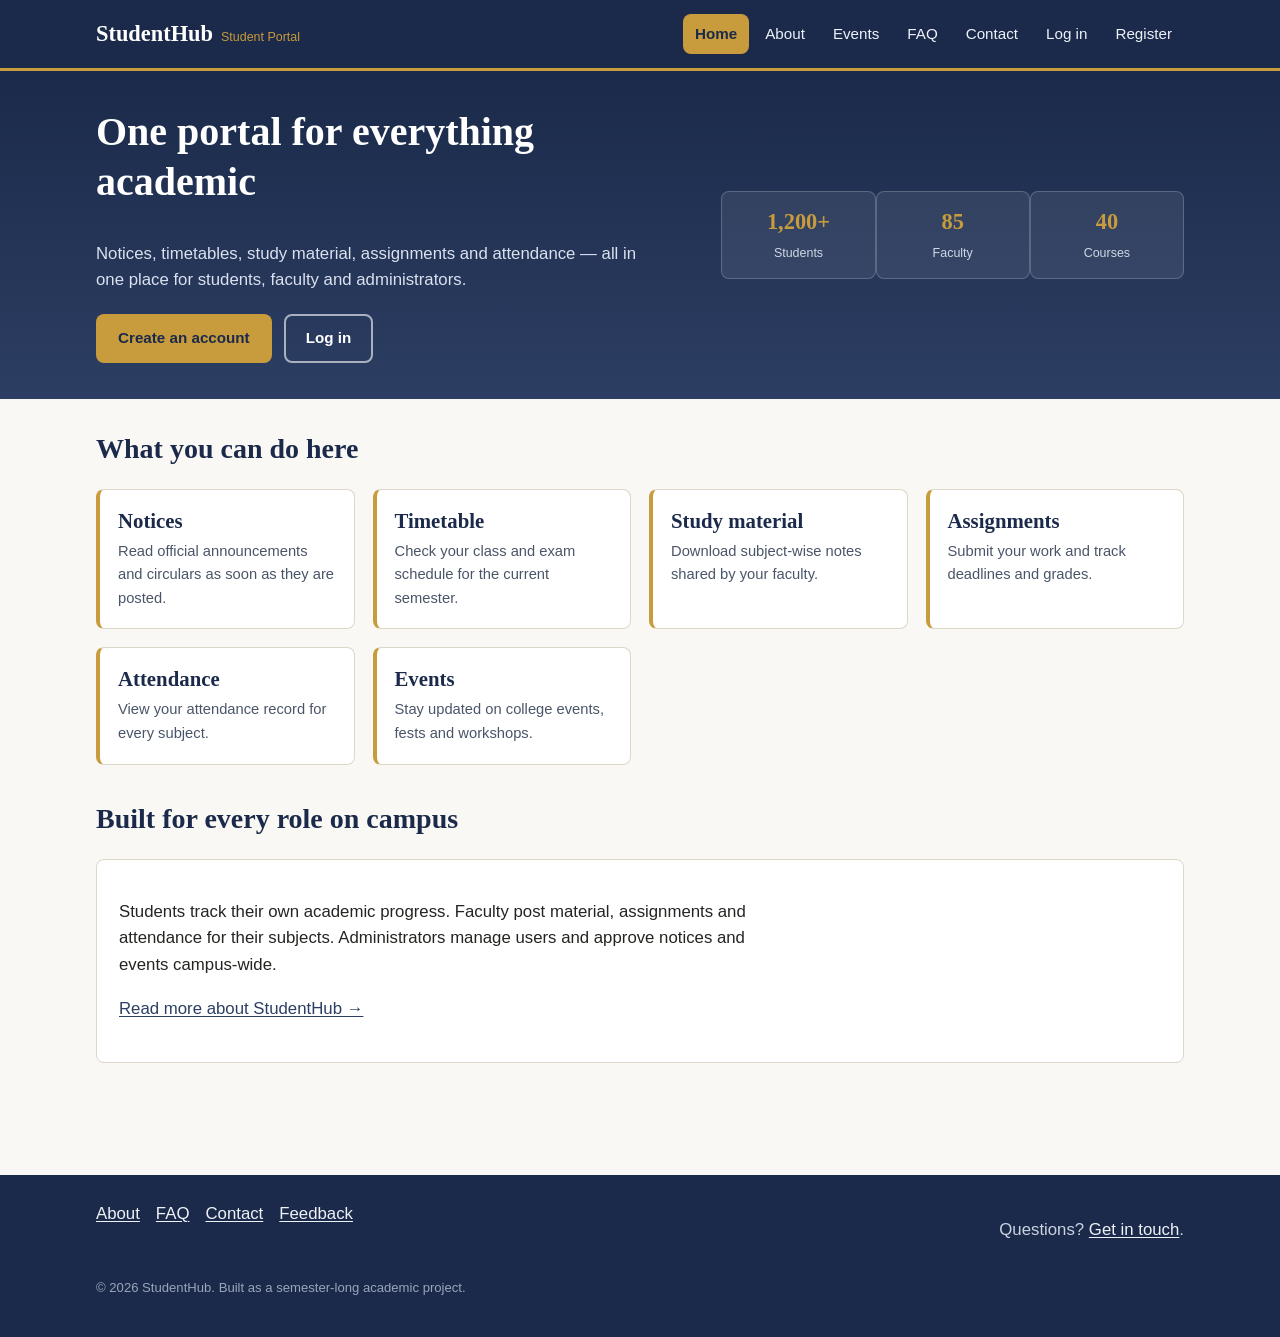
==== index.html @ 83f19867 "Practical01" ====
<!DOCTYPE html>
<html lang="en">
<head>
<meta charset="UTF-8">
<meta name="viewport" content="width=device-width, initial-scale=1.0">
<title>StudentHub — Home</title>
<meta name="description" content="StudentHub is the central portal for notices, timetables, study material, assignments and attendance.">
<link rel="stylesheet" href="style.css">
</head>
<body>

<a class="skip-link" href="#main-content">Skip to main content</a>

<header class="site-header">
  <div class="container">
    <a class="brand" href="index.html">
      <span class="brand-mark">StudentHub</span>
      <span class="brand-tag">Student Portal</span>
    </a>
    <nav class="primary-nav" aria-label="Primary">
      <ul>
        <li><a href="index.html" aria-current="page">Home</a></li>
        <li><a href="about.html">About</a></li>
        <li><a href="events.html">Events</a></li>
        <li><a href="faq.html">FAQ</a></li>
        <li><a href="contact.html">Contact</a></li>
        <li><a href="login.html">Log in</a></li>
        <li><a href="register.html">Register</a></li>
      </ul>
    </nav>
  </div>
</header>

<section class="hero">
  <div class="container">
    <div>
      <h1>One portal for everything academic</h1>
      <p>Notices, timetables, study material, assignments and attendance — all in one place for students, faculty and administrators.</p>
      <div class="hero-actions">
        <a class="btn btn-primary" href="register.html">Create an account</a>
        <a class="btn btn-outline" href="login.html">Log in</a>
      </div>
    </div>
    <div class="hero-stats" aria-label="Portal statistics">
      <div><strong>1,200+</strong><span>Students</span></div>
      <div><strong>85</strong><span>Faculty</span></div>
      <div><strong>40</strong><span>Courses</span></div>
    </div>
  </div>
</section>

<main id="main-content">
  <div class="container">

    <section aria-labelledby="modules-heading">
      <h2 id="modules-heading">What you can do here</h2>
      <ul class="card-grid">
        <li class="card">
          <h3>Notices</h3>
          <p>Read official announcements and circulars as soon as they are posted.</p>
        </li>
        <li class="card">
          <h3>Timetable</h3>
          <p>Check your class and exam schedule for the current semester.</p>
        </li>
        <li class="card">
          <h3>Study material</h3>
          <p>Download subject-wise notes shared by your faculty.</p>
        </li>
        <li class="card">
          <h3>Assignments</h3>
          <p>Submit your work and track deadlines and grades.</p>
        </li>
        <li class="card">
          <h3>Attendance</h3>
          <p>View your attendance record for every subject.</p>
        </li>
        <li class="card">
          <h3>Events</h3>
          <p>Stay updated on college events, fests and workshops.</p>
        </li>
      </ul>
    </section>

    <section aria-labelledby="roles-heading">
      <h2 id="roles-heading">Built for every role on campus</h2>
      <div class="panel">
        <p>Students track their own academic progress. Faculty post material, assignments and attendance for their subjects. Administrators manage users and approve notices and events campus-wide.</p>
        <p><a href="about.html">Read more about StudentHub &rarr;</a></p>
      </div>
    </section>

  </div>
</main>

<footer class="site-footer">
  <div class="container">
    <div class="footer-grid">
      <nav class="footer-nav" aria-label="Footer">
        <ul>
          <li><a href="about.html">About</a></li>
          <li><a href="faq.html">FAQ</a></li>
          <li><a href="contact.html">Contact</a></li>
          <li><a href="feedback.html">Feedback</a></li>
        </ul>
      </nav>
      <p>Questions? <a href="contact.html">Get in touch</a>.</p>
    </div>
    <p class="footer-fine">&copy; 2026 StudentHub. Built as a semester-long academic project.</p>
  </div>
</footer>
<script src="main.js"></script>
</body>
</html>
---- style.css ----
:root {
  --ink: #1b2a4a;
  --ink-light: #2c3e63;
  --gold: #c89b3c;
  --gold-dark: #a67d28;
  --bg: #faf8f4;
  --panel: #ffffff;
  --sage: #e8ece3;
  --text: #262421;
  --text-muted: #4a5568;
  --border: #ddd7c9;
  --error: #a3311a;
  --success: #2f6d4f;
  --focus: #0b5fff;

  --serif: Georgia, "Source Serif 4", "Times New Roman", serif;
  --sans: -apple-system, BlinkMacSystemFont, "Segoe UI", Roboto, Helvetica, Arial, sans-serif;

  --radius: 8px;
  --max-width: 1120px;

  /* Fluid type scale using clamp() — readable at every width
     without needing a font-size media query. */
  --step-0: clamp(1rem, 0.95rem + 0.2vw, 1.05rem);      /* body */
  --step-1: clamp(1.15rem, 1.05rem + 0.4vw, 1.3rem);    /* h3 */
  --step-2: clamp(1.4rem, 1.2rem + 0.8vw, 1.75rem);     /* h2 */
  --step-3: clamp(1.75rem, 1.4rem + 1.6vw, 2.5rem);     /* h1 */
}

* { box-sizing: border-box; }

html { scroll-behavior: smooth; }

body {
  margin: 0;
  font-family: var(--sans);
  font-size: var(--step-0);
  color: var(--text);
  background: var(--bg);
  line-height: 1.6;
}

h1, h2, h3, h4 {
  font-family: var(--serif);
  color: var(--ink);
  line-height: 1.25;
  margin-top: 0;
}

h1 { font-size: var(--step-3); }
h2 { font-size: var(--step-2); }
h3 { font-size: var(--step-1); }

p { max-width: 68ch; }

a {
  color: var(--ink-light);
  text-decoration-thickness: 1px;
  text-underline-offset: 2px;
}
a:hover { color: var(--gold-dark); }


input:focus-visible,
select:focus-visible,
textarea:focus-visible,
[tabindex]:focus-visible {
  outline: 3px solid var(--focus);
  outline-offset: 2px;
}

.skip-link {
  position: absolute;
  left: -999px;
  top: auto;
  background: var(--ink);
  color: #fff;
  padding: 10px 16px;
  border-radius: var(--radius);
  z-index: 100;
}
.skip-link:focus { left: 12px; top: 12px; }

.visually-hidden {
  position: absolute;
  width: 1px; height: 1px;
  padding: 0; margin: -1px;
  overflow: hidden;
  clip: rect(0, 0, 0, 0);
  white-space: nowrap;
  border: 0;
}
.container {
  max-width: var(--max-width);
  margin: 0 auto;
  padding: 0 16px;
}

.site-header {
  background: var(--ink);
  color: #fff;
  border-bottom: 3px solid var(--gold);
}
.site-header .container {
  display: flex;
  flex-direction: column;      /* mobile: stacked */
  align-items: flex-start;
  gap: 10px;
  padding-top: 14px;
  padding-bottom: 14px;
}
.brand {
  display: flex;
  align-items: baseline;
  gap: 8px;
  text-decoration: none;
}
.brand-mark {
  font-family: var(--serif);
  font-weight: 700;
  font-size: 1.4rem;
  color: #fff;
}
.brand-tag {
  font-size: 0.78rem;
  color: var(--gold);
}

/* -------- Primary navigation (Flexbox, wraps on small screens) -------- */
.primary-nav ul {
  list-style: none;
  display: flex;
  flex-wrap: wrap;             /* allows links to wrap instead of overflowing */
  gap: 4px;
  margin: 0;
  padding: 0;
}
.primary-nav a {
  color: #eef1f7;
  text-decoration: none;
  padding: 8px 12px;
  border-radius: var(--radius);
  font-size: 0.95rem;
  display: inline-block;
}
.primary-nav a:hover { background: rgba(255,255,255,0.1); color: #fff; }
.primary-nav a[aria-current="page"] {
  background: var(--gold);
  color: var(--ink);
  font-weight: 600;
}

.breadcrumb {
  background: var(--sage);
  border-bottom: 1px solid var(--border);
}
.breadcrumb .container { padding-top: 10px; padding-bottom: 10px; }
.breadcrumb ol {
  list-style: none;
  display: flex;
  flex-wrap: wrap;
  gap: 6px;
  margin: 0; padding: 0;
  font-size: 0.88rem;
  color: var(--text-muted);
}
.breadcrumb li:not(:last-child)::after { content: "›"; margin-left: 8px; }
.breadcrumb a { color: var(--ink-light); }
.breadcrumb [aria-current="page"] { color: var(--text); font-weight: 600; }

.hero {
  background: linear-gradient(180deg, var(--ink) 0%, var(--ink-light) 100%);
  color: #fff;
  padding: 36px 0;
}
.hero .container {
  display: grid;
  grid-template-columns: 1fr; 
  gap: 24px;
  align-items: center;
}
.hero h1 { color: #fff; }
.hero p { color: #dbe1ee; max-width: 60ch; }
.hero-actions {
  margin-top: 20px;
  display: flex;                
  gap: 12px;
  flex-wrap: wrap;
}
.hero-stats {
  display: grid;
  grid-template-columns: repeat(3, 1fr);  
}
.hero-stats div {
  background: rgba(255,255,255,0.08);
  border: 1px solid rgba(255,255,255,0.2);
  border-radius: var(--radius);
  padding: 12px;
  text-align: center;
}
.hero-stats strong {
  display: block;
  font-family: var(--serif);
  font-size: 1.4rem;
  color: var(--gold);
}
.hero-stats span { font-size: 0.78rem; color: #cfd7e6; }

.btn {
  display: inline-block;
  padding: 10px 20px;
  border-radius: var(--radius);
  text-decoration: none;
  font-size: 0.95rem;
  font-weight: 600;
  border: 2px solid transparent;
  cursor: pointer;
  font-family: var(--sans);
}
.btn-primary { background: var(--gold); color: var(--ink); }
.btn-primary:hover { background: var(--gold-dark); color: #fff; }
.btn-outline { background: transparent; color: #fff; border-color: rgba(255,255,255,0.6); }
.btn-outline:hover { border-color: #fff; }
.btn-dark { background: var(--ink); color: #fff; }
.btn-dark:hover { background: var(--ink-light); }

main { padding: 32px 0 56px; }
section + section { margin-top: 36px; }

.panel {
  background: var(--panel);
  border: 1px solid var(--border);
  border-radius: var(--radius);
  padding: 22px;
}

.card-grid {
  display: grid;
  grid-template-columns: repeat(auto-fit, minmax(230px, 1fr));
  gap: 18px;
  list-style: none;
  padding: 0;
  margin: 20px 0 0;
}
.card {
  background: var(--panel);
  border: 1px solid var(--border);
  border-left: 4px solid var(--gold);
  border-radius: var(--radius);
  padding: 18px;
  display: flex;               /* Flexbox inside the grid cell */
  flex-direction: column;
  gap: 6px;
}
.card h3 { margin-bottom: 0; }
.card p { margin: 0; font-size: 0.92rem; color: var(--text-muted); }

.dashboard-layout {
  display: grid;
  grid-template-columns: 1fr;           /* mobile: 1 column */
  gap: 28px;
}
.dashboard-sidebar {
  display: flex;                       
  flex-direction: column;
  gap: 14px;
}
.stat-card {
  background: var(--panel);
  border: 1px solid var(--border);
  border-radius: var(--radius);
  padding: 16px;
  text-align: center;
}
.stat-card strong {
  display: block;
  font-family: var(--serif);
  font-size: 1.6rem;
  color: var(--ink);
}
.stat-card span { font-size: 0.82rem; color: var(--text-muted); }

.table-scroll { overflow-x: auto; }     /* mobile: horizontal scroll instead of squeeze */
table { width: 100%; border-collapse: collapse; margin-top: 12px; min-width: 480px; }
caption { text-align: left; font-weight: 600; margin-bottom: 8px; color: var(--ink); }
th, td { text-align: left; padding: 10px 12px; border-bottom: 1px solid var(--border); }
th { background: var(--sage); color: var(--ink); font-family: var(--serif); }

.form-grid {
  display: flex;
  flex-direction: column;
  gap: 16px;
  max-width: 480px;
}
.form-grid.form-wide { max-width: 720px; }
.form-row {
  display: grid;
  grid-template-columns: 1fr;   /* mobile: stacked */
  gap: 16px;
}
fieldset { border: 1px solid var(--border); border-radius: var(--radius); padding: 16px; margin: 0; }
legend { font-family: var(--serif); color: var(--ink); padding: 0 8px; font-weight: 600; }
label { display: block; font-weight: 600; margin-bottom: 4px; font-size: 0.92rem; }
.required-marker { color: var(--error); }
input, select, textarea {
  width: 100%;
  padding: 9px 10px;
  border: 1px solid var(--border);
  border-radius: var(--radius);
  font-family: var(--sans);
  font-size: 0.95rem;
  background: #fff;
  color: var(--text);
}
.field-hint { font-size: 0.82rem; color: var(--text-muted); margin-top: 3px; }
.radio-group, .checkbox-group { display: flex; gap: 16px; flex-wrap: wrap; }
.radio-group label, .checkbox-group label { display: flex; align-items: center; gap: 6px; font-weight: 400; }
.radio-group input, .checkbox-group input { width: auto; }

.alert { padding: 12px 16px; border-radius: var(--radius); border: 1px solid; font-size: 0.92rem; margin-bottom: 16px; }
.alert-info { background: #eaf1fb; border-color: #b7cdec; color: #1b3a63; }


.faq dt { font-family: var(--serif); font-weight: 700; color: var(--ink); margin-top: 18px; }
.faq dt:first-child { margin-top: 0; }
.faq dd { margin: 6px 0 0; color: var(--text-muted); }

.site-footer { background: var(--ink); color: #cbd3e1; padding: 26px 0; margin-top: 56px; }
.site-footer a { color: #eef1f7; }
.footer-grid {
  display: flex;
  flex-direction: column;
  gap: 16px;
}
.footer-nav ul { list-style: none; padding: 0; margin: 0; display: flex; gap: 16px; flex-wrap: wrap; }
.footer-fine { font-size: 0.82rem; color: #9aa5ba; margin-top: 16px; }

/* -------- Utility -------- */
.text-muted { color: var(--text-muted); }
.mt-0 { margin-top: 0; }


@media (min-width: 700px) {
  .site-header .container {
    flex-direction: row;               /* header becomes one row */
    align-items: center;
    justify-content: space-between;
  }
  .footer-grid {
    flex-direction: row;               /* footer becomes one row */
    justify-content: space-between;
    align-items: flex-start;
  }
  .form-row {
    grid-template-columns: 1fr 1fr;    /* paired form fields side by side */
  }
  .hero .container {
    grid-template-columns: 1.3fr 1fr;  /* hero text + stats side by side */
  }
}

@media (min-width: 1024px) {
  .dashboard-layout {
    grid-template-columns: 260px 1fr;  

@media (prefers-reduced-motion: reduce) {
  html { scroll-behavior: auto; }
}
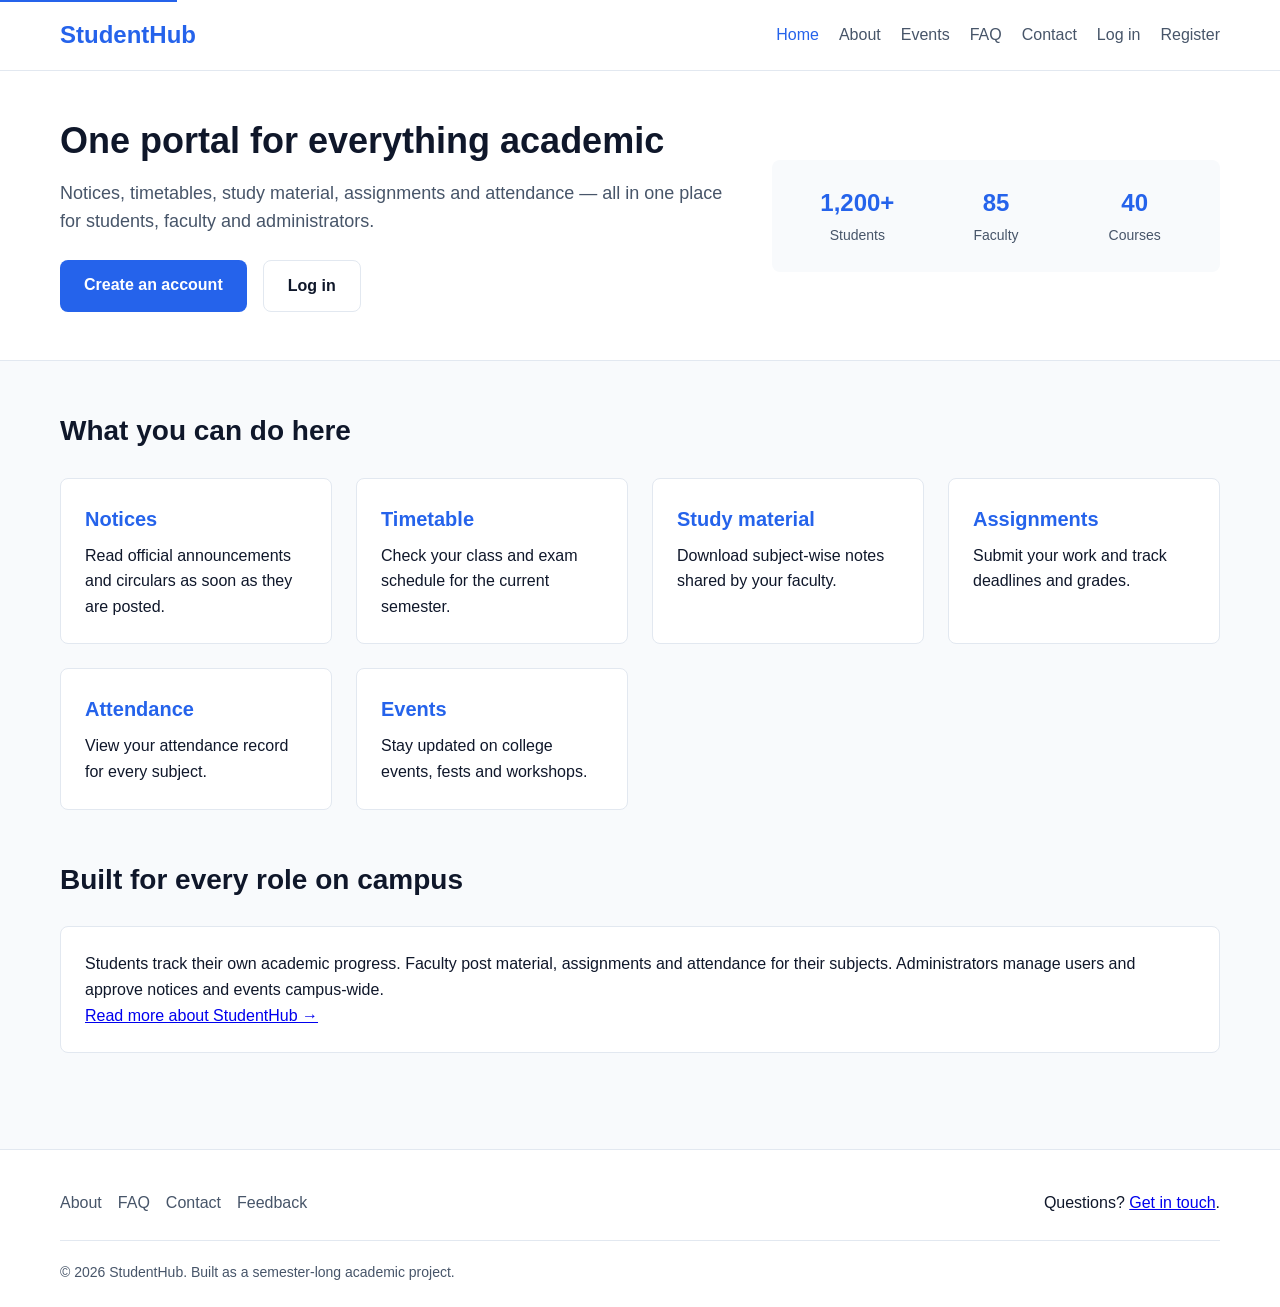
==== commit dfb5ba24: "Add files via upload" ====
--- a/index.html
+++ b/index.html
@@ -1,114 +1,112 @@
-<!DOCTYPE html>
-<html lang="en">
-<head>
-<meta charset="UTF-8">
-<meta name="viewport" content="width=device-width, initial-scale=1.0">
-<title>StudentHub — Home</title>
-<meta name="description" content="StudentHub is the central portal for notices, timetables, study material, assignments and attendance.">
-<link rel="stylesheet" href="style.css">
-</head>
-<body>
-
-<a class="skip-link" href="#main-content">Skip to main content</a>
-
-<header class="site-header">
-  <div class="container">
-    <a class="brand" href="index.html">
-      <span class="brand-mark">StudentHub</span>
-      <span class="brand-tag">Student Portal</span>
-    </a>
-    <nav class="primary-nav" aria-label="Primary">
-      <ul>
-        <li><a href="index.html" aria-current="page">Home</a></li>
-        <li><a href="about.html">About</a></li>
-        <li><a href="events.html">Events</a></li>
-        <li><a href="faq.html">FAQ</a></li>
-        <li><a href="contact.html">Contact</a></li>
-        <li><a href="login.html">Log in</a></li>
-        <li><a href="register.html">Register</a></li>
-      </ul>
-    </nav>
-  </div>
-</header>
-
-<section class="hero">
-  <div class="container">
-    <div>
-      <h1>One portal for everything academic</h1>
-      <p>Notices, timetables, study material, assignments and attendance — all in one place for students, faculty and administrators.</p>
-      <div class="hero-actions">
-        <a class="btn btn-primary" href="register.html">Create an account</a>
-        <a class="btn btn-outline" href="login.html">Log in</a>
-      </div>
-    </div>
-    <div class="hero-stats" aria-label="Portal statistics">
-      <div><strong>1,200+</strong><span>Students</span></div>
-      <div><strong>85</strong><span>Faculty</span></div>
-      <div><strong>40</strong><span>Courses</span></div>
-    </div>
-  </div>
-</section>
-
-<main id="main-content">
-  <div class="container">
-
-    <section aria-labelledby="modules-heading">
-      <h2 id="modules-heading">What you can do here</h2>
-      <ul class="card-grid">
-        <li class="card">
-          <h3>Notices</h3>
-          <p>Read official announcements and circulars as soon as they are posted.</p>
-        </li>
-        <li class="card">
-          <h3>Timetable</h3>
-          <p>Check your class and exam schedule for the current semester.</p>
-        </li>
-        <li class="card">
-          <h3>Study material</h3>
-          <p>Download subject-wise notes shared by your faculty.</p>
-        </li>
-        <li class="card">
-          <h3>Assignments</h3>
-          <p>Submit your work and track deadlines and grades.</p>
-        </li>
-        <li class="card">
-          <h3>Attendance</h3>
-          <p>View your attendance record for every subject.</p>
-        </li>
-        <li class="card">
-          <h3>Events</h3>
-          <p>Stay updated on college events, fests and workshops.</p>
-        </li>
-      </ul>
-    </section>
-
-    <section aria-labelledby="roles-heading">
-      <h2 id="roles-heading">Built for every role on campus</h2>
-      <div class="panel">
-        <p>Students track their own academic progress. Faculty post material, assignments and attendance for their subjects. Administrators manage users and approve notices and events campus-wide.</p>
-        <p><a href="about.html">Read more about StudentHub &rarr;</a></p>
-      </div>
-    </section>
-
-  </div>
-</main>
-
-<footer class="site-footer">
-  <div class="container">
-    <div class="footer-grid">
-      <nav class="footer-nav" aria-label="Footer">
-        <ul>
-          <li><a href="about.html">About</a></li>
-          <li><a href="faq.html">FAQ</a></li>
-          <li><a href="contact.html">Contact</a></li>
-          <li><a href="feedback.html">Feedback</a></li>
-        </ul>
-      </nav>
-      <p>Questions? <a href="contact.html">Get in touch</a>.</p>
-    </div>
-    <p class="footer-fine">&copy; 2026 StudentHub. Built as a semester-long academic project.</p>
-  </div>
-</footer>
-<script src="main.js"></script>
-</body>
+<!DOCTYPE html>
+<html lang="en">
+<head>
+<meta charset="UTF-8">
+<meta name="viewport" content="width=device-width, initial-scale=1.0">
+<title>StudentHub — Home</title>
+<meta name="description" content="StudentHub is the central portal for notices, timetables, study material, assignments and attendance.">
+<link rel="stylesheet" href="style.css">
+</head>
+<body>
+    <script src="JAVA.JS"></script>
+<a class="skip-link" href="#main-content">Skip to main content</a>
+<header class="site-header">
+  <div class="container">
+    <a class="brand" href="index.html">
+      <span class="brand-mark">StudentHub</span>
+    </a>
+    <nav class="primary-nav" aria-label="Primary">
+      <ul>
+        <li><a href="index.html" aria-current="page">Home</a></li>
+        <li><a href="about.html">About</a></li>
+        <li><a href="events.html">Events</a></li>
+        <li><a href="faq.html">FAQ</a></li>
+        <li><a href="contact.html">Contact</a></li>
+        <li><a href="login.html">Log in</a></li>
+        <li><a href="register.html">Register</a></li>
+      </ul>
+    </nav>
+  </div>
+</header>
+
+<section class="hero">
+  <div class="container">
+    <div>
+      <h1>One portal for everything academic</h1>
+      <p>Notices, timetables, study material, assignments and attendance — all in one place for students, faculty and administrators.</p>
+      <div class="hero-actions">
+        <a class="btn btn-primary" href="register.html">Create an account</a>
+        <a class="btn btn-outline" href="login.html">Log in</a>
+      </div>
+    </div>
+    <div class="hero-stats" aria-label="Portal statistics">
+      <div><strong>1,200+</strong><span>Students</span></div>
+      <div><strong>85</strong><span>Faculty</span></div>
+      <div><strong>40</strong><span>Courses</span></div>
+    </div>
+  </div>
+</section>
+
+<main id="main-content">
+  <div class="container">
+
+    <section aria-labelledby="modules-heading">
+      <h2 id="modules-heading">What you can do here</h2>
+      <ul class="card-grid">
+        <li class="card">
+          <h3>Notices</h3>
+          <p>Read official announcements and circulars as soon as they are posted.</p>
+        </li>
+        <li class="card">
+          <h3>Timetable</h3>
+          <p>Check your class and exam schedule for the current semester.</p>
+        </li>
+        <li class="card">
+          <h3>Study material</h3>
+          <p>Download subject-wise notes shared by your faculty.</p>
+        </li>
+        <li class="card">
+          <h3>Assignments</h3>
+          <p>Submit your work and track deadlines and grades.</p>
+        </li>
+        <li class="card">
+          <h3>Attendance</h3>
+          <p>View your attendance record for every subject.</p>
+        </li>
+        <li class="card">
+          <h3>Events</h3>
+          <p>Stay updated on college events, fests and workshops.</p>
+        </li>
+      </ul>
+    </section>
+
+    <section aria-labelledby="roles-heading">
+      <h2 id="roles-heading">Built for every role on campus</h2>
+      <div class="panel">
+        <p>Students track their own academic progress. Faculty post material, assignments and attendance for their subjects. Administrators manage users and approve notices and events campus-wide.</p>
+        <p><a href="about.html">Read more about StudentHub &rarr;</a></p>
+      </div>
+    </section>
+
+  </div>
+</main>
+
+<footer class="site-footer">
+  <div class="container">
+    <div class="footer-grid">
+      <nav class="footer-nav" aria-label="Footer">
+        <ul>
+          <li><a href="about.html">About</a></li>
+          <li><a href="faq.html">FAQ</a></li>
+          <li><a href="contact.html">Contact</a></li>
+          <li><a href="feedback.html">Feedback</a></li>
+        </ul>
+      </nav>
+      <p>Questions? <a href="contact.html">Get in touch</a>.</p>
+    </div>
+    <p class="footer-fine">&copy; 2026 StudentHub. Built as a semester-long academic project.</p>
+  </div>
+</footer>
+<script></script>
+</body>
 </html>
--- a/style.css
+++ b/style.css
@@ -1,368 +1,506 @@
-:root {
-  --ink: #1b2a4a;
-  --ink-light: #2c3e63;
-  --gold: #c89b3c;
-  --gold-dark: #a67d28;
-  --bg: #faf8f4;
-  --panel: #ffffff;
-  --sage: #e8ece3;
-  --text: #262421;
-  --text-muted: #4a5568;
-  --border: #ddd7c9;
-  --error: #a3311a;
-  --success: #2f6d4f;
-  --focus: #0b5fff;
-
-  --serif: Georgia, "Source Serif 4", "Times New Roman", serif;
-  --sans: -apple-system, BlinkMacSystemFont, "Segoe UI", Roboto, Helvetica, Arial, sans-serif;
-
-  --radius: 8px;
-  --max-width: 1120px;
-
-  /* Fluid type scale using clamp() — readable at every width
-     without needing a font-size media query. */
-  --step-0: clamp(1rem, 0.95rem + 0.2vw, 1.05rem);      /* body */
-  --step-1: clamp(1.15rem, 1.05rem + 0.4vw, 1.3rem);    /* h3 */
-  --step-2: clamp(1.4rem, 1.2rem + 0.8vw, 1.75rem);     /* h2 */
-  --step-3: clamp(1.75rem, 1.4rem + 1.6vw, 2.5rem);     /* h1 */
-}
-
-* { box-sizing: border-box; }
-
-html { scroll-behavior: smooth; }
-
-body {
-  margin: 0;
-  font-family: var(--sans);
-  font-size: var(--step-0);
-  color: var(--text);
-  background: var(--bg);
-  line-height: 1.6;
-}
-
-h1, h2, h3, h4 {
-  font-family: var(--serif);
-  color: var(--ink);
-  line-height: 1.25;
-  margin-top: 0;
-}
-
-h1 { font-size: var(--step-3); }
-h2 { font-size: var(--step-2); }
-h3 { font-size: var(--step-1); }
-
-p { max-width: 68ch; }
-
-a {
-  color: var(--ink-light);
-  text-decoration-thickness: 1px;
-  text-underline-offset: 2px;
-}
-a:hover { color: var(--gold-dark); }
-
-
-input:focus-visible,
-select:focus-visible,
-textarea:focus-visible,
-[tabindex]:focus-visible {
-  outline: 3px solid var(--focus);
-  outline-offset: 2px;
-}
-
-.skip-link {
-  position: absolute;
-  left: -999px;
-  top: auto;
-  background: var(--ink);
-  color: #fff;
-  padding: 10px 16px;
-  border-radius: var(--radius);
-  z-index: 100;
-}
-.skip-link:focus { left: 12px; top: 12px; }
-
-.visually-hidden {
-  position: absolute;
-  width: 1px; height: 1px;
-  padding: 0; margin: -1px;
-  overflow: hidden;
-  clip: rect(0, 0, 0, 0);
-  white-space: nowrap;
-  border: 0;
-}
-.container {
-  max-width: var(--max-width);
-  margin: 0 auto;
-  padding: 0 16px;
-}
-
-.site-header {
-  background: var(--ink);
-  color: #fff;
-  border-bottom: 3px solid var(--gold);
-}
-.site-header .container {
-  display: flex;
-  flex-direction: column;      /* mobile: stacked */
-  align-items: flex-start;
-  gap: 10px;
-  padding-top: 14px;
-  padding-bottom: 14px;
-}
-.brand {
-  display: flex;
-  align-items: baseline;
-  gap: 8px;
-  text-decoration: none;
-}
-.brand-mark {
-  font-family: var(--serif);
-  font-weight: 700;
-  font-size: 1.4rem;
-  color: #fff;
-}
-.brand-tag {
-  font-size: 0.78rem;
-  color: var(--gold);
-}
-
-/* -------- Primary navigation (Flexbox, wraps on small screens) -------- */
-.primary-nav ul {
-  list-style: none;
-  display: flex;
-  flex-wrap: wrap;             /* allows links to wrap instead of overflowing */
-  gap: 4px;
-  margin: 0;
-  padding: 0;
-}
-.primary-nav a {
-  color: #eef1f7;
-  text-decoration: none;
-  padding: 8px 12px;
-  border-radius: var(--radius);
-  font-size: 0.95rem;
-  display: inline-block;
-}
-.primary-nav a:hover { background: rgba(255,255,255,0.1); color: #fff; }
-.primary-nav a[aria-current="page"] {
-  background: var(--gold);
-  color: var(--ink);
-  font-weight: 600;
-}
-
-.breadcrumb {
-  background: var(--sage);
-  border-bottom: 1px solid var(--border);
-}
-.breadcrumb .container { padding-top: 10px; padding-bottom: 10px; }
-.breadcrumb ol {
-  list-style: none;
-  display: flex;
-  flex-wrap: wrap;
-  gap: 6px;
-  margin: 0; padding: 0;
-  font-size: 0.88rem;
-  color: var(--text-muted);
-}
-.breadcrumb li:not(:last-child)::after { content: "›"; margin-left: 8px; }
-.breadcrumb a { color: var(--ink-light); }
-.breadcrumb [aria-current="page"] { color: var(--text); font-weight: 600; }
-
-.hero {
-  background: linear-gradient(180deg, var(--ink) 0%, var(--ink-light) 100%);
-  color: #fff;
-  padding: 36px 0;
-}
-.hero .container {
-  display: grid;
-  grid-template-columns: 1fr; 
-  gap: 24px;
-  align-items: center;
-}
-.hero h1 { color: #fff; }
-.hero p { color: #dbe1ee; max-width: 60ch; }
-.hero-actions {
-  margin-top: 20px;
-  display: flex;                
-  gap: 12px;
-  flex-wrap: wrap;
-}
-.hero-stats {
-  display: grid;
-  grid-template-columns: repeat(3, 1fr);  
-}
-.hero-stats div {
-  background: rgba(255,255,255,0.08);
-  border: 1px solid rgba(255,255,255,0.2);
-  border-radius: var(--radius);
-  padding: 12px;
-  text-align: center;
-}
-.hero-stats strong {
-  display: block;
-  font-family: var(--serif);
-  font-size: 1.4rem;
-  color: var(--gold);
-}
-.hero-stats span { font-size: 0.78rem; color: #cfd7e6; }
-
-.btn {
-  display: inline-block;
-  padding: 10px 20px;
-  border-radius: var(--radius);
-  text-decoration: none;
-  font-size: 0.95rem;
-  font-weight: 600;
-  border: 2px solid transparent;
-  cursor: pointer;
-  font-family: var(--sans);
-}
-.btn-primary { background: var(--gold); color: var(--ink); }
-.btn-primary:hover { background: var(--gold-dark); color: #fff; }
-.btn-outline { background: transparent; color: #fff; border-color: rgba(255,255,255,0.6); }
-.btn-outline:hover { border-color: #fff; }
-.btn-dark { background: var(--ink); color: #fff; }
-.btn-dark:hover { background: var(--ink-light); }
-
-main { padding: 32px 0 56px; }
-section + section { margin-top: 36px; }
-
-.panel {
-  background: var(--panel);
-  border: 1px solid var(--border);
-  border-radius: var(--radius);
-  padding: 22px;
-}
-
-.card-grid {
-  display: grid;
-  grid-template-columns: repeat(auto-fit, minmax(230px, 1fr));
-  gap: 18px;
-  list-style: none;
-  padding: 0;
-  margin: 20px 0 0;
-}
-.card {
-  background: var(--panel);
-  border: 1px solid var(--border);
-  border-left: 4px solid var(--gold);
-  border-radius: var(--radius);
-  padding: 18px;
-  display: flex;               /* Flexbox inside the grid cell */
-  flex-direction: column;
-  gap: 6px;
-}
-.card h3 { margin-bottom: 0; }
-.card p { margin: 0; font-size: 0.92rem; color: var(--text-muted); }
-
-.dashboard-layout {
-  display: grid;
-  grid-template-columns: 1fr;           /* mobile: 1 column */
-  gap: 28px;
-}
-.dashboard-sidebar {
-  display: flex;                       
-  flex-direction: column;
-  gap: 14px;
-}
-.stat-card {
-  background: var(--panel);
-  border: 1px solid var(--border);
-  border-radius: var(--radius);
-  padding: 16px;
-  text-align: center;
-}
-.stat-card strong {
-  display: block;
-  font-family: var(--serif);
-  font-size: 1.6rem;
-  color: var(--ink);
-}
-.stat-card span { font-size: 0.82rem; color: var(--text-muted); }
-
-.table-scroll { overflow-x: auto; }     /* mobile: horizontal scroll instead of squeeze */
-table { width: 100%; border-collapse: collapse; margin-top: 12px; min-width: 480px; }
-caption { text-align: left; font-weight: 600; margin-bottom: 8px; color: var(--ink); }
-th, td { text-align: left; padding: 10px 12px; border-bottom: 1px solid var(--border); }
-th { background: var(--sage); color: var(--ink); font-family: var(--serif); }
-
-.form-grid {
-  display: flex;
-  flex-direction: column;
-  gap: 16px;
-  max-width: 480px;
-}
-.form-grid.form-wide { max-width: 720px; }
-.form-row {
-  display: grid;
-  grid-template-columns: 1fr;   /* mobile: stacked */
-  gap: 16px;
-}
-fieldset { border: 1px solid var(--border); border-radius: var(--radius); padding: 16px; margin: 0; }
-legend { font-family: var(--serif); color: var(--ink); padding: 0 8px; font-weight: 600; }
-label { display: block; font-weight: 600; margin-bottom: 4px; font-size: 0.92rem; }
-.required-marker { color: var(--error); }
-input, select, textarea {
-  width: 100%;
-  padding: 9px 10px;
-  border: 1px solid var(--border);
-  border-radius: var(--radius);
-  font-family: var(--sans);
-  font-size: 0.95rem;
-  background: #fff;
-  color: var(--text);
-}
-.field-hint { font-size: 0.82rem; color: var(--text-muted); margin-top: 3px; }
-.radio-group, .checkbox-group { display: flex; gap: 16px; flex-wrap: wrap; }
-.radio-group label, .checkbox-group label { display: flex; align-items: center; gap: 6px; font-weight: 400; }
-.radio-group input, .checkbox-group input { width: auto; }
-
-.alert { padding: 12px 16px; border-radius: var(--radius); border: 1px solid; font-size: 0.92rem; margin-bottom: 16px; }
-.alert-info { background: #eaf1fb; border-color: #b7cdec; color: #1b3a63; }
-
-
-.faq dt { font-family: var(--serif); font-weight: 700; color: var(--ink); margin-top: 18px; }
-.faq dt:first-child { margin-top: 0; }
-.faq dd { margin: 6px 0 0; color: var(--text-muted); }
-
-.site-footer { background: var(--ink); color: #cbd3e1; padding: 26px 0; margin-top: 56px; }
-.site-footer a { color: #eef1f7; }
-.footer-grid {
-  display: flex;
-  flex-direction: column;
-  gap: 16px;
-}
-.footer-nav ul { list-style: none; padding: 0; margin: 0; display: flex; gap: 16px; flex-wrap: wrap; }
-.footer-fine { font-size: 0.82rem; color: #9aa5ba; margin-top: 16px; }
-
-/* -------- Utility -------- */
-.text-muted { color: var(--text-muted); }
-.mt-0 { margin-top: 0; }
-
-
-@media (min-width: 700px) {
-  .site-header .container {
-    flex-direction: row;               /* header becomes one row */
-    align-items: center;
-    justify-content: space-between;
-  }
-  .footer-grid {
-    flex-direction: row;               /* footer becomes one row */
-    justify-content: space-between;
-    align-items: flex-start;
-  }
-  .form-row {
-    grid-template-columns: 1fr 1fr;    /* paired form fields side by side */
-  }
-  .hero .container {
-    grid-template-columns: 1.3fr 1fr;  /* hero text + stats side by side */
-  }
-}
-
-@media (min-width: 1024px) {
-  .dashboard-layout {
-    grid-template-columns: 260px 1fr;  
-
-@media (prefers-reduced-motion: reduce) {
-  html { scroll-behavior: auto; }
-}+:root {
+  --primary-color: #2563eb;
+  --primary-hover: #1d4ed8;
+  --bg-color: #f8fafc;
+  --card-bg: #ffffff;
+  --text-primary: #0f172a;
+  --text-secondary: #475569;
+  --border-color: #e2e8f0;
+  --error-color: #ef4444;
+  --success-color: #10b981;
+  --warning-color: #f59e0b;
+  --container-max: 1200px;
+  --radius: 8px;
+  --transition: all 0.25s ease-in-out;
+}
+
+/* Dark Mode Theme Overrides */
+[data-theme="dark"] {
+  --bg-color: #0f172a;
+  --card-bg: #1e293b;
+  --text-primary: #f8fafc;
+  --text-secondary: #94a3b8;
+  --border-color: #334155;
+}
+
+* {
+  box-sizing: border-box;
+  margin: 0;
+  padding: 0;
+}
+
+body {
+  font-family: -apple-system, BlinkMacSystemFont, "Segoe UI", Roboto, Oxygen, Ubuntu, Cantarell, sans-serif;
+  background-color: var(--bg-color);
+  color: var(--text-primary);
+  line-height: 1.6;
+  min-height: 100vh;
+  display: flex;
+  flex-direction: column;
+}
+
+/* Accessibility: Skip Link */
+.skip-link {
+  position: absolute;
+  top: -40px;
+  left: 0;
+  background: var(--primary-color);
+  color: #ffffff;
+  padding: 8px 16px;
+  z-index: 100;
+  transition: top 0.3s;
+}
+.skip-link:focus {
+  top: 0;
+}
+
+/* 2. Layout Container Utility */
+.container {
+  width: 100%;
+  max-width: var(--container-max);
+  margin: 0 auto;
+  padding: 0 1.25rem;
+}
+
+/* 3. Site Header & Primary Navigation (Flexbox Layout) */
+.site-header {
+  background-color: var(--card-bg);
+  border-bottom: 1px solid var(--border-color);
+  position: sticky;
+  top: 0;
+  z-index: 50;
+}
+
+.site-header .container {
+  display: flex;
+  flex-direction: column; /* Mobile first: stacked */
+  align-items: center;
+  padding-top: 1rem;
+  padding-bottom: 1rem;
+  gap: 1rem;
+}
+
+.brand {
+  font-size: 1.5rem;
+  font-weight: 700;
+  color: var(--primary-color);
+  text-decoration: none;
+}
+
+.primary-nav ul {
+  display: flex;
+  flex-wrap: wrap; /* Wrap links on small mobile devices */
+  justify-content: center;
+  gap: 0.75rem 1.25rem;
+  list-style: none;
+}
+
+.primary-nav a {
+  text-decoration: none;
+  color: var(--text-secondary);
+  font-weight: 500;
+  transition: var(--transition);
+}
+
+.primary-nav a:hover,
+.primary-nav a[aria-current="page"] {
+  color: var(--primary-color);
+}
+
+@media (min-width: 768px) {
+  .site-header .container {
+    flex-direction: row;
+    justify-content: space-between;
+  }
+}
+
+/* 4. Buttons & UI Control Elements */
+.btn {
+  display: inline-block;
+  padding: 0.75rem 1.5rem;
+  border-radius: var(--radius);
+  font-weight: 600;
+  text-decoration: none;
+  text-align: center;
+  border: none;
+  cursor: pointer;
+  transition: var(--transition);
+}
+
+.btn-primary {
+  background-color: var(--primary-color);
+  color: #ffffff;
+}
+
+.btn-primary:hover {
+  background-color: var(--primary-hover);
+}
+
+.btn-outline {
+  border: 1px solid var(--border-color);
+  color: var(--text-primary);
+  background: transparent;
+}
+
+.btn-outline:hover {
+  background-color: var(--bg-color);
+}
+
+.btn-sm {
+  padding: 0.5rem 1rem;
+  font-size: 0.875rem;
+}
+
+/* 5. Home Page Components (Hero & Feature Cards) */
+.hero {
+  padding: 3rem 0;
+  background-color: var(--card-bg);
+  border-bottom: 1px solid var(--border-color);
+}
+
+.hero .container {
+  display: flex;
+  flex-direction: column;
+  gap: 2.5rem;
+}
+
+.hero h1 {
+  font-size: 2.25rem;
+  line-height: 1.2;
+  margin-bottom: 1rem;
+  color: var(--text-primary);
+}
+
+.hero p {
+  font-size: 1.125rem;
+  color: var(--text-secondary);
+  margin-bottom: 1.5rem;
+}
+
+.hero-actions {
+  display: flex;
+  flex-wrap: wrap;
+  gap: 1rem;
+}
+
+.hero-stats {
+  display: grid;
+  grid-template-columns: repeat(auto-fit, minmax(110px, 1fr));
+  gap: 1rem;
+  background-color: var(--bg-color);
+  padding: 1.5rem;
+  border-radius: var(--radius);
+  text-align: center;
+}
+
+.hero-stats strong {
+  display: block;
+  font-size: 1.5rem;
+  color: var(--primary-color);
+}
+
+.hero-stats span {
+  font-size: 0.875rem;
+  color: var(--text-secondary);
+}
+
+@media (min-width: 900px) {
+  .hero .container {
+    display: grid;
+    grid-template-columns: 1.5fr 1fr;
+    align-items: center;
+  }
+}
+
+/* 6. Main Card Grid (CSS Grid) */
+main {
+  padding: 3rem 0;
+}
+
+main section {
+  margin-bottom: 3rem;
+}
+
+main h2 {
+  font-size: 1.75rem;
+  margin-bottom: 1.5rem;
+  color: var(--text-primary);
+}
+
+.card-grid {
+  display: grid;
+  grid-template-columns: repeat(auto-fit, minmax(260px, 1fr));
+  gap: 1.5rem;
+  list-style: none;
+}
+
+.card {
+  background-color: var(--card-bg);
+  border: 1px solid var(--border-color);
+  border-radius: var(--radius);
+  padding: 1.5rem;
+  transition: var(--transition);
+}
+
+.card:hover {
+  transform: translateY(-3px);
+  box-shadow: 0 10px 15px -3px rgba(0, 0, 0, 0.05);
+}
+
+.card h3 {
+  font-size: 1.25rem;
+  margin-bottom: 0.5rem;
+  color: var(--primary-color);
+}
+
+.panel {
+  background-color: var(--card-bg);
+  border: 1px solid var(--border-color);
+  padding: 1.5rem;
+  border-radius: var(--radius);
+}
+
+/* 7. Registration & Contact Form Layouts (Flexbox & Grid) */
+.form-container {
+  max-width: 650px;
+  background-color: var(--card-bg);
+  border: 1px solid var(--border-color);
+  border-radius: var(--radius);
+  padding: 2rem;
+  margin: 2rem auto;
+}
+
+.form-group {
+  display: flex;
+  flex-direction: column;
+  gap: 0.5rem;
+  margin-bottom: 1.25rem;
+}
+
+.form-group label {
+  font-weight: 600;
+  font-size: 0.95rem;
+  color: var(--text-primary);
+}
+
+.form-group input,
+.form-group select,
+.form-group textarea {
+  width: 100%;
+  padding: 0.75rem 1rem;
+  border: 1px solid var(--border-color);
+  border-radius: var(--radius);
+  background-color: var(--bg-color);
+  color: var(--text-primary);
+  font-size: 1rem;
+  transition: var(--transition);
+}
+
+.form-group input:focus,
+.form-group select:focus,
+.form-group textarea:focus {
+  outline: 2px solid var(--primary-color);
+  border-color: transparent;
+}
+
+.required {
+  color: var(--error-color);
+}
+
+.error-message {
+  color: var(--error-color);
+  font-size: 0.85rem;
+  display: none;
+}
+
+.radio-group,
+.checkbox-group {
+  display: flex;
+  gap: 1rem;
+  align-items: center;
+}
+
+/* 8. Dashboard Grid Layout (CSS Grid 2D Structure) */
+.dashboard-grid {
+  display: grid;
+  grid-template-columns: 1fr;
+  gap: 1.5rem;
+}
+
+@media (min-width: 900px) {
+  .dashboard-grid {
+    grid-template-columns: 280px 1fr; /* Sidebar & Main Workspace */
+  }
+}
+
+.sidebar {
+  background-color: var(--card-bg);
+  border: 1px solid var(--border-color);
+  border-radius: var(--radius);
+  padding: 1.5rem;
+}
+
+.sidebar-nav {
+  list-style: none;
+  display: flex;
+  flex-direction: column;
+  gap: 0.75rem;
+}
+
+.sidebar-nav a {
+  text-decoration: none;
+  color: var(--text-secondary);
+  font-weight: 500;
+  display: block;
+  padding: 0.5rem 0.75rem;
+  border-radius: var(--radius);
+  transition: var(--transition);
+}
+
+.sidebar-nav a:hover,
+.sidebar-nav a.active {
+  background-color: var(--bg-color);
+  color: var(--primary-color);
+}
+
+.dashboard-metrics {
+  display: grid;
+  grid-template-columns: repeat(auto-fit, minmax(200px, 1fr));
+  gap: 1.25rem;
+  margin-bottom: 2rem;
+}
+
+.metric-card {
+  background-color: var(--card-bg);
+  border: 1px solid var(--border-color);
+  border-radius: var(--radius);
+  padding: 1.25rem;
+}
+
+.metric-card h4 {
+  font-size: 0.875rem;
+  color: var(--text-secondary);
+  margin-bottom: 0.5rem;
+}
+
+.metric-card p {
+  font-size: 1.75rem;
+  font-weight: 700;
+  color: var(--primary-color);
+}
+
+/* 9. Events Directory & Filter Controls Component Layout */
+.control-panel {
+  display: grid;
+  grid-template-columns: repeat(auto-fit, minmax(220px, 1fr));
+  gap: 1.25rem;
+  background-color: var(--card-bg);
+  border: 1px solid var(--border-color);
+  border-radius: var(--radius);
+  padding: 1.25rem;
+  margin-bottom: 2rem;
+}
+
+.control-group {
+  display: flex;
+  flex-direction: column;
+  gap: 0.5rem;
+}
+
+.control-group label {
+  font-size: 0.875rem;
+  font-weight: 600;
+  color: var(--text-primary);
+}
+
+.control-group input,
+.control-group select {
+  width: 100%;
+  padding: 0.625rem 0.875rem;
+  border: 1px solid var(--border-color);
+  border-radius: var(--radius);
+  font-size: 0.95rem;
+  background-color: var(--bg-color);
+  color: var(--text-primary);
+}
+
+.badge {
+  display: inline-block;
+  padding: 0.25rem 0.625rem;
+  font-size: 0.75rem;
+  font-weight: 700;
+  text-transform: uppercase;
+  letter-spacing: 0.05em;
+  border-radius: 9999px;
+  margin-bottom: 0.75rem;
+}
+
+.badge-category {
+  background-color: #dbeafe;
+  color: #1e40af;
+}
+
+.event-meta {
+  font-size: 0.875rem;
+  color: var(--text-secondary);
+  margin-bottom: 0.75rem;
+}
+
+.pagination-container {
+  display: flex;
+  justify-content: center;
+  align-items: center;
+  gap: 1rem;
+  margin-top: 2.5rem;
+}
+
+.page-indicator {
+  font-size: 0.95rem;
+  color: var(--text-secondary);
+}
+
+/* 10. Site Footer Layout (Flexbox & Grid) */
+.site-footer {
+  background-color: var(--card-bg);
+  border-top: 1px solid var(--border-color);
+  padding: 2.5rem 0 1.5rem;
+  margin-top: auto;
+}
+
+.footer-grid {
+  display: flex;
+  flex-direction: column;
+  gap: 1.25rem;
+  margin-bottom: 1.5rem;
+}
+
+.footer-nav ul {
+  display: flex;
+  flex-wrap: wrap;
+  gap: 1rem;
+  list-style: none;
+}
+
+.footer-nav a {
+  color: var(--text-secondary);
+  text-decoration: none;
+}
+
+.footer-nav a:hover {
+  color: var(--primary-color);
+}
+
+.footer-fine {
+  font-size: 0.875rem;
+  color: var(--text-secondary);
+  border-top: 1px solid var(--border-color);
+  padding-top: 1.25rem;
+}
+
+@media (min-width: 600px) {
+  .footer-grid {
+    flex-direction: row;
+    justify-content: space-between;
+    align-items: center;
+  }
+}
